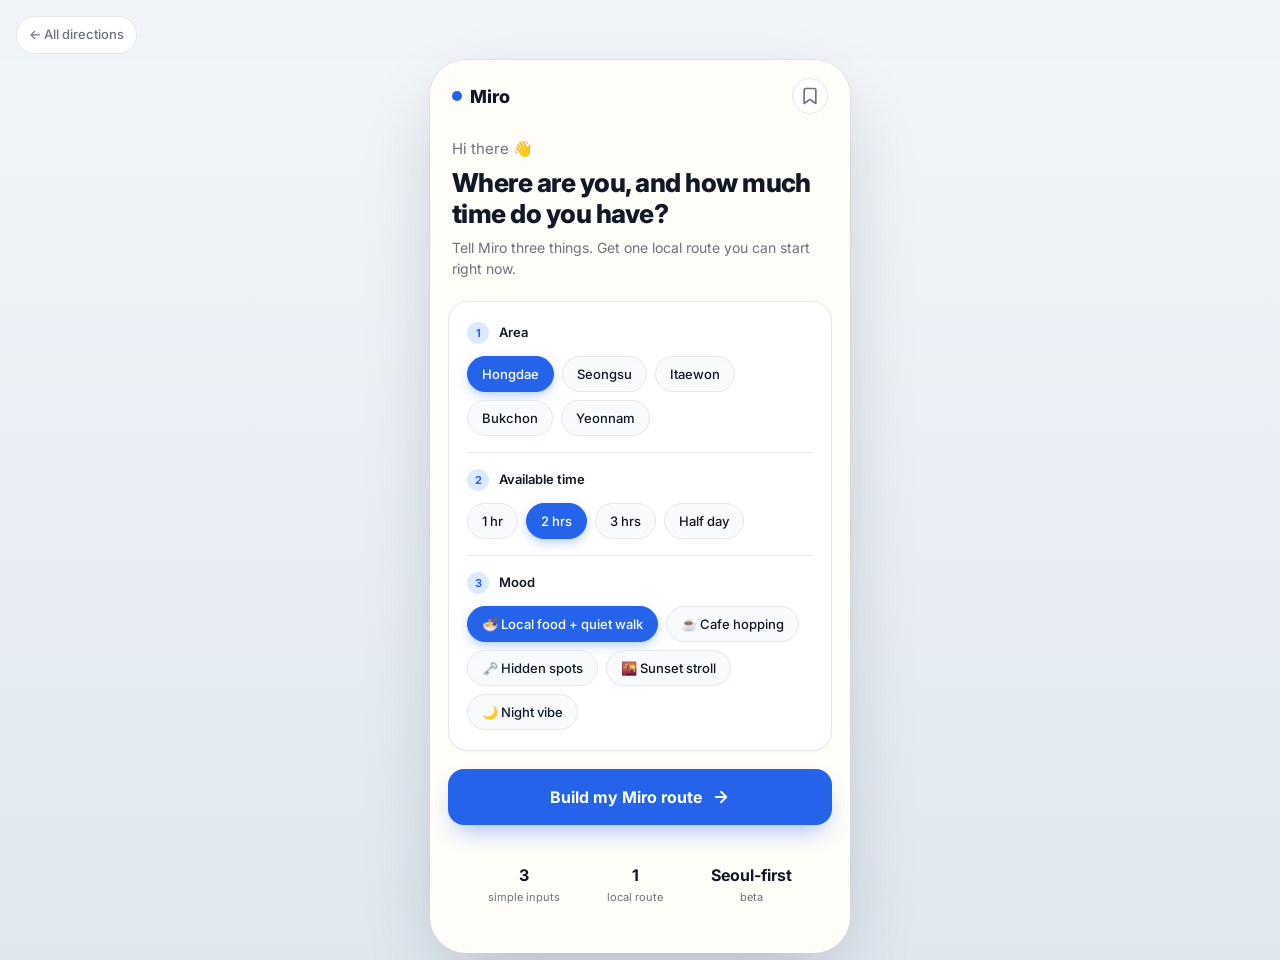
==== v1-route-card-first/index.html @ b217ea52 "Initial Commit" ====
<!DOCTYPE html>
<html lang="en">
<head>
<meta charset="UTF-8" />
<meta name="viewport" content="width=device-width, initial-scale=1.0" />
<title>Miro — Route Card First (V1)</title>
<link rel="preconnect" href="https://fonts.googleapis.com" />
<link rel="preconnect" href="https://fonts.gstatic.com" crossorigin />
<link href="https://fonts.googleapis.com/css2?family=Inter:wght@400;500;600;700;800&display=swap" rel="stylesheet" />
<link rel="stylesheet" href="styles.css" />
</head>
<body>

<a class="back-link" href="../index.html">← All directions</a>

<div class="device">
  <header class="app-bar">
    <div class="brand">
      <span class="brand-dot"></span>
      <span class="brand-name">Miro</span>
    </div>
    <button class="icon-btn" aria-label="Saved routes">
      <svg width="20" height="20" viewBox="0 0 24 24" fill="none" stroke="currentColor" stroke-width="2" stroke-linecap="round" stroke-linejoin="round"><path d="M19 21l-7-5-7 5V5a2 2 0 0 1 2-2h10a2 2 0 0 1 2 2z"></path></svg>
    </button>
  </header>

  <!-- BUILDER VIEW -->
  <main id="builder-view" class="screen active">
    <div class="hello">
      <div class="greet">Hi there 👋</div>
      <h1 class="prompt-h1">Where are you, and how much time do you have?</h1>
      <p class="prompt-sub">Tell Miro three things. Get one local route you can start right now.</p>
    </div>

    <section class="card builder-card">
      <div class="field">
        <div class="field-label">
          <span class="field-num">1</span>
          <span>Area</span>
        </div>
        <div class="chip-row" data-group="area">
          <button class="chip selected" data-value="Hongdae">Hongdae</button>
          <button class="chip" data-value="Seongsu">Seongsu</button>
          <button class="chip" data-value="Itaewon">Itaewon</button>
          <button class="chip" data-value="Bukchon">Bukchon</button>
          <button class="chip" data-value="Yeonnam">Yeonnam</button>
        </div>
      </div>

      <div class="divider"></div>

      <div class="field">
        <div class="field-label">
          <span class="field-num">2</span>
          <span>Available time</span>
        </div>
        <div class="chip-row" data-group="time">
          <button class="chip" data-value="1 hour">1 hr</button>
          <button class="chip selected" data-value="2 hours">2 hrs</button>
          <button class="chip" data-value="3 hours">3 hrs</button>
          <button class="chip" data-value="Half day">Half day</button>
        </div>
      </div>

      <div class="divider"></div>

      <div class="field">
        <div class="field-label">
          <span class="field-num">3</span>
          <span>Mood</span>
        </div>
        <div class="chip-row" data-group="mood">
          <button class="chip selected" data-value="Local food + quiet walk">🍜 Local food + quiet walk</button>
          <button class="chip" data-value="Cafe hopping">☕ Cafe hopping</button>
          <button class="chip" data-value="Hidden spots">🗝️ Hidden spots</button>
          <button class="chip" data-value="Sunset stroll">🌇 Sunset stroll</button>
          <button class="chip" data-value="Night vibe">🌙 Night vibe</button>
        </div>
      </div>
    </section>

    <button id="build-btn" class="cta-btn">
      <span>Build my Miro route</span>
      <svg width="18" height="18" viewBox="0 0 24 24" fill="none" stroke="currentColor" stroke-width="2.4" stroke-linecap="round" stroke-linejoin="round"><line x1="5" y1="12" x2="19" y2="12"></line><polyline points="12 5 19 12 12 19"></polyline></svg>
    </button>

    <div class="proof-row">
      <div class="proof"><strong>3</strong><span>simple inputs</span></div>
      <div class="proof"><strong>1</strong><span>local route</span></div>
      <div class="proof"><strong>Seoul-first</strong><span>beta</span></div>
    </div>
  </main>

  <!-- LOADING VIEW -->
  <main id="loading-view" class="screen">
    <div class="loader-wrap">
      <div class="loader-glyph">
        <span class="dot d1"></span>
        <span class="dot d2"></span>
        <span class="dot d3"></span>
        <span class="dot d4"></span>
        <svg class="loader-line" viewBox="0 0 200 80" preserveAspectRatio="none">
          <path d="M 20 60 Q 60 10 100 40 T 180 30" fill="none" stroke="#2563EB" stroke-width="3" stroke-linecap="round" stroke-dasharray="6 6"/>
        </svg>
      </div>
      <h2 class="loader-h2">Building your Miro route…</h2>
      <p class="loader-step" id="loader-step">Reading the streets of Hongdae</p>
    </div>
  </main>

  <!-- RESULT VIEW -->
  <main id="result-view" class="screen">
    <div class="result-head">
      <button class="back-btn" id="back-to-builder" aria-label="Back">
        <svg width="20" height="20" viewBox="0 0 24 24" fill="none" stroke="currentColor" stroke-width="2" stroke-linecap="round" stroke-linejoin="round"><polyline points="15 18 9 12 15 6"></polyline></svg>
      </button>
      <div class="result-meta-tag" id="result-tag">Hongdae · 2 hrs · Local food + quiet walk</div>
    </div>

    <section class="route-hero">
      <h2 class="route-title" id="route-title">A quiet Hongdae plate-and-walk</h2>
      <div class="route-stats">
        <div class="stat"><span class="stat-num">4</span><span class="stat-lbl">stops</span></div>
        <div class="stat-sep"></div>
        <div class="stat"><span class="stat-num">2h 05m</span><span class="stat-lbl">total</span></div>
        <div class="stat-sep"></div>
        <div class="stat"><span class="stat-num">18 min</span><span class="stat-lbl">walking</span></div>
      </div>
      <div class="route-tags">
        <span class="tag">🚶 walkable</span>
        <span class="tag">🤫 quiet</span>
        <span class="tag">🍴 locals eat here</span>
        <span class="tag">💸 ~₩28k pp</span>
      </div>
    </section>

    <section class="card map-card">
      <div class="map-head">
        <span class="map-label">Map preview</span>
        <span class="map-walk">~18 min on foot</span>
      </div>
      <svg class="mock-map" viewBox="0 0 320 200" xmlns="http://www.w3.org/2000/svg">
        <defs>
          <pattern id="grid-v1" width="20" height="20" patternUnits="userSpaceOnUse">
            <path d="M 20 0 L 0 0 0 20" fill="none" stroke="#E5E7EB" stroke-width="0.5"/>
          </pattern>
        </defs>
        <rect width="320" height="200" fill="#F8FAFC"/>
        <rect width="320" height="200" fill="url(#grid-v1)"/>
        <!-- streets -->
        <path d="M 0 130 L 320 130" stroke="#E5E7EB" stroke-width="6"/>
        <path d="M 120 0 L 120 200" stroke="#E5E7EB" stroke-width="6"/>
        <path d="M 0 60 L 320 60" stroke="#E5E7EB" stroke-width="3"/>
        <path d="M 240 0 L 240 200" stroke="#E5E7EB" stroke-width="3"/>
        <!-- park -->
        <rect x="40" y="20" width="60" height="40" rx="6" fill="#D1FAE5" opacity="0.7"/>
        <text x="70" y="44" text-anchor="middle" font-size="9" fill="#047857" font-family="Inter">Yeonnam Park</text>
        <!-- route line -->
        <path class="route-path" d="M 50 100 Q 90 70 140 90 T 230 75 T 280 150" fill="none" stroke="#2563EB" stroke-width="3.2" stroke-linecap="round" stroke-dasharray="6 5"/>
        <!-- pins -->
        <g class="pin" data-stop="0"><circle cx="50" cy="100" r="11" fill="#2563EB"/><text x="50" y="104" text-anchor="middle" font-size="11" fill="white" font-weight="700" font-family="Inter">1</text></g>
        <g class="pin" data-stop="1"><circle cx="140" cy="90" r="11" fill="#2563EB"/><text x="140" y="94" text-anchor="middle" font-size="11" fill="white" font-weight="700" font-family="Inter">2</text></g>
        <g class="pin" data-stop="2"><circle cx="230" cy="75" r="11" fill="#2563EB"/><text x="230" y="79" text-anchor="middle" font-size="11" fill="white" font-weight="700" font-family="Inter">3</text></g>
        <g class="pin" data-stop="3"><circle cx="280" cy="150" r="11" fill="#2563EB"/><text x="280" y="154" text-anchor="middle" font-size="11" fill="white" font-weight="700" font-family="Inter">4</text></g>
      </svg>
    </section>

    <section class="card why-card">
      <div class="why-head">
        <span class="why-icon">💡</span>
        <span class="why-title">Why this route?</span>
      </div>
      <p class="why-body" id="why-body">
        You picked <strong>quiet local food</strong>, so Miro skipped the main strip. We start with a backstreet BBQ where neighborhood families eat, then walk you through Yeonnam's residential lanes — the part of Hongdae that still feels lived-in. Dessert is a tiny ten-seat cafe locals don't post about.
      </p>
    </section>

    <section class="timeline">
      <div class="timeline-head">
        <h3>Your route</h3>
        <span class="timeline-sub">Tap a stop for details</span>
      </div>
      <div class="stops" id="stops"></div>
    </section>

    <section class="refine">
      <div class="refine-head">Refine this route</div>
      <div class="refine-chips" id="refine-chips">
        <button class="refine-chip" data-refine="walk">🚶 Less walking</button>
        <button class="refine-chip" data-refine="local">🏘️ More local</button>
        <button class="refine-chip" data-refine="cheap">💸 Cheaper</button>
        <button class="refine-chip" data-refine="cafe">☕ More cafes</button>
        <button class="refine-chip" data-refine="quiet">🤫 Avoid crowds</button>
        <button class="refine-chip" data-refine="open">🟢 Open now only</button>
      </div>
    </section>

    <section class="actions">
      <button class="action-btn" data-action="save">
        <svg width="18" height="18" viewBox="0 0 24 24" fill="none" stroke="currentColor" stroke-width="2" stroke-linecap="round" stroke-linejoin="round"><path d="M19 21l-7-5-7 5V5a2 2 0 0 1 2-2h10a2 2 0 0 1 2 2z"></path></svg>
        Save route
      </button>
      <button class="action-btn" data-action="share">
        <svg width="18" height="18" viewBox="0 0 24 24" fill="none" stroke="currentColor" stroke-width="2" stroke-linecap="round" stroke-linejoin="round"><circle cx="18" cy="5" r="3"></circle><circle cx="6" cy="12" r="3"></circle><circle cx="18" cy="19" r="3"></circle><line x1="8.59" y1="13.51" x2="15.42" y2="17.49"></line><line x1="15.41" y1="6.51" x2="8.59" y2="10.49"></line></svg>
        Share
      </button>
      <button class="action-btn primary" data-action="map">
        <svg width="18" height="18" viewBox="0 0 24 24" fill="none" stroke="currentColor" stroke-width="2" stroke-linecap="round" stroke-linejoin="round"><polygon points="1 6 1 22 8 18 16 22 23 18 23 2 16 6 8 2 1 6"></polygon><line x1="8" y1="2" x2="8" y2="18"></line><line x1="16" y1="6" x2="16" y2="22"></line></svg>
        Open in map
      </button>
    </section>

    <div class="walk-bar">
      <div class="walk-bar-inner">
        <span class="walk-pulse"></span>
        Ready when you are. Start at stop 1.
      </div>
    </div>
  </main>

  <!-- BOTTOM SHEET — Place detail -->
  <div id="sheet" class="sheet" aria-hidden="true">
    <div class="sheet-overlay" id="sheet-overlay"></div>
    <div class="sheet-panel">
      <div class="sheet-handle"></div>
      <div id="sheet-body"></div>
    </div>
  </div>

  <!-- TOAST -->
  <div id="toast" class="toast" role="status"></div>
</div>

<script src="app.js"></script>
</body>
</html>
---- v1-route-card-first/styles.css ----
:root {
  --bg: #FFFDF8;
  --bg-alt: #F8FAFC;
  --primary: #2563EB;
  --primary-dark: #1D4ED8;
  --soft-blue: #DBEAFE;
  --mint: #14B8A6;
  --amber: #F59E0B;
  --text: #111827;
  --gray: #6B7280;
  --gray-light: #9CA3AF;
  --border: #E5E7EB;
  --card: #FFFFFF;
  --shadow-sm: 0 1px 2px rgba(17, 24, 39, 0.04);
  --shadow: 0 4px 12px -2px rgba(17, 24, 39, 0.08);
  --shadow-lg: 0 20px 40px -10px rgba(17, 24, 39, 0.15);
}
* { margin: 0; padding: 0; box-sizing: border-box; }
html, body {
  font-family: 'Inter', -apple-system, BlinkMacSystemFont, sans-serif;
  background: linear-gradient(180deg, #F1F5F9 0%, #E0E7EF 100%);
  color: var(--text);
  -webkit-font-smoothing: antialiased;
  line-height: 1.5;
  min-height: 100vh;
}
button { font-family: inherit; cursor: pointer; border: none; background: none; }

.back-link {
  position: fixed;
  top: 16px;
  left: 16px;
  font-size: 13px;
  font-weight: 500;
  color: var(--gray);
  text-decoration: none;
  background: white;
  border: 1px solid var(--border);
  padding: 8px 12px;
  border-radius: 999px;
  z-index: 100;
  transition: all 0.15s;
}
.back-link:hover { color: var(--primary); border-color: var(--primary); }

.device {
  max-width: 420px;
  margin: 60px auto 80px;
  background: var(--bg);
  min-height: calc(100vh - 60px);
  border-radius: 36px;
  overflow: hidden;
  box-shadow: 0 30px 80px -20px rgba(17, 24, 39, 0.25), 0 0 0 1px var(--border);
  position: relative;
}

@media (max-width: 480px) {
  .device { margin: 0; border-radius: 0; box-shadow: none; max-width: 100%; }
  .back-link { top: 12px; left: 12px; }
}

.app-bar {
  padding: 18px 22px 12px;
  display: flex;
  justify-content: space-between;
  align-items: center;
  background: var(--bg);
  position: sticky;
  top: 0;
  z-index: 5;
}
.brand { display: flex; align-items: center; gap: 8px; font-weight: 800; font-size: 18px; }
.brand-dot { width: 10px; height: 10px; border-radius: 50%; background: var(--primary); }
.icon-btn {
  width: 36px; height: 36px; border-radius: 50%;
  display: flex; align-items: center; justify-content: center;
  color: var(--gray); background: var(--card);
  border: 1px solid var(--border);
}
.icon-btn:hover { color: var(--primary); border-color: var(--primary); }

.screen { display: none; padding: 0 18px 32px; }
.screen.active { display: block; animation: fadeUp 0.3s ease; }
@keyframes fadeUp {
  from { opacity: 0; transform: translateY(8px); }
  to { opacity: 1; transform: translateY(0); }
}

/* ---- Builder ---- */
.hello { padding: 12px 4px 22px; }
.greet { font-size: 15px; color: var(--gray); margin-bottom: 6px; }
.prompt-h1 {
  font-size: 26px;
  font-weight: 800;
  letter-spacing: -0.02em;
  line-height: 1.2;
  margin-bottom: 8px;
}
.prompt-sub { font-size: 14px; color: var(--gray); }

.card {
  background: var(--card);
  border: 1px solid var(--border);
  border-radius: 20px;
  padding: 18px;
  box-shadow: var(--shadow-sm);
}

.builder-card { padding: 4px 18px; }

.field { padding: 16px 0; }
.field-label {
  display: flex; align-items: center; gap: 10px;
  font-size: 13px; font-weight: 600; color: var(--text);
  margin-bottom: 12px;
}
.field-num {
  width: 22px; height: 22px;
  border-radius: 50%;
  background: var(--soft-blue);
  color: var(--primary);
  font-size: 11px;
  font-weight: 700;
  display: inline-flex;
  align-items: center;
  justify-content: center;
}
.divider { height: 1px; background: var(--border); }

.chip-row {
  display: flex; flex-wrap: wrap; gap: 8px;
}
.chip {
  background: var(--bg-alt);
  border: 1px solid var(--border);
  color: var(--text);
  padding: 9px 14px;
  border-radius: 999px;
  font-size: 13px;
  font-weight: 500;
  transition: all 0.15s;
}
.chip:hover { border-color: var(--primary); color: var(--primary); }
.chip.selected {
  background: var(--primary);
  border-color: var(--primary);
  color: white;
  box-shadow: 0 4px 12px -2px rgba(37, 99, 235, 0.4);
}

.cta-btn {
  margin-top: 18px;
  width: 100%;
  background: var(--primary);
  color: white;
  font-size: 16px;
  font-weight: 700;
  padding: 18px 24px;
  border-radius: 16px;
  display: flex;
  align-items: center;
  justify-content: center;
  gap: 10px;
  box-shadow: 0 12px 24px -8px rgba(37, 99, 235, 0.45);
  transition: transform 0.1s, box-shadow 0.15s;
}
.cta-btn:hover { transform: translateY(-1px); box-shadow: 0 16px 30px -8px rgba(37, 99, 235, 0.5); }
.cta-btn:active { transform: translateY(0); }

.proof-row {
  display: flex; justify-content: space-around;
  margin-top: 22px;
  padding: 16px;
  text-align: center;
}
.proof { display: flex; flex-direction: column; gap: 2px; }
.proof strong { font-size: 16px; font-weight: 700; color: var(--text); }
.proof span { font-size: 11px; color: var(--gray); }

/* ---- Loading ---- */
#loading-view {
  display: none;
  min-height: calc(100vh - 64px);
}
#loading-view.active {
  display: flex;
  align-items: center;
  justify-content: center;
}
.loader-wrap {
  text-align: center;
  padding: 40px 24px;
}
.loader-glyph {
  width: 200px; height: 80px;
  margin: 0 auto 28px;
  position: relative;
}
.loader-line {
  position: absolute; inset: 0;
  width: 100%; height: 100%;
}
.loader-line path {
  stroke-dasharray: 200;
  stroke-dashoffset: 200;
  animation: drawPath 1.6s ease-in-out infinite;
}
@keyframes drawPath {
  0% { stroke-dashoffset: 200; }
  60%, 100% { stroke-dashoffset: 0; }
}
.dot {
  position: absolute;
  width: 16px; height: 16px;
  border-radius: 50%;
  background: var(--primary);
  border: 3px solid white;
  box-shadow: 0 4px 8px rgba(37, 99, 235, 0.3);
  opacity: 0;
  animation: popIn 1.6s ease-in-out infinite;
}
.d1 { left: 12px; top: 50px; animation-delay: 0s; }
.d2 { left: 92px; top: 32px; animation-delay: 0.3s; }
.d3 { left: 172px; top: 22px; animation-delay: 0.6s; }
.d4 { left: 184px; top: 60px; background: var(--mint); animation-delay: 0.9s; }
@keyframes popIn {
  0%, 20% { opacity: 0; transform: scale(0.4); }
  40%, 90% { opacity: 1; transform: scale(1); }
  100% { opacity: 1; transform: scale(1); }
}

.loader-h2 {
  font-size: 20px; font-weight: 700;
  margin-bottom: 8px;
  letter-spacing: -0.01em;
}
.loader-step { color: var(--gray); font-size: 14px; min-height: 20px; }

/* ---- Result ---- */
.result-head {
  display: flex; align-items: center; gap: 12px;
  padding: 4px 0 18px;
}
.back-btn {
  width: 36px; height: 36px;
  display: flex; align-items: center; justify-content: center;
  border-radius: 50%;
  border: 1px solid var(--border);
  background: var(--card);
  color: var(--text);
}
.result-meta-tag {
  background: var(--soft-blue);
  color: var(--primary);
  font-size: 12px;
  font-weight: 600;
  padding: 7px 13px;
  border-radius: 999px;
}

.route-hero { padding: 4px 4px 20px; }
.route-title {
  font-size: 28px;
  font-weight: 800;
  letter-spacing: -0.02em;
  line-height: 1.15;
  margin-bottom: 14px;
}
.route-stats {
  display: flex; align-items: center;
  gap: 14px;
  margin-bottom: 14px;
}
.stat { display: flex; flex-direction: column; }
.stat-num { font-size: 15px; font-weight: 700; color: var(--text); }
.stat-lbl { font-size: 11px; color: var(--gray); text-transform: uppercase; letter-spacing: 0.05em; }
.stat-sep { width: 1px; height: 22px; background: var(--border); }

.route-tags { display: flex; flex-wrap: wrap; gap: 6px; }
.tag {
  font-size: 11px; font-weight: 500;
  padding: 5px 11px;
  background: var(--bg-alt);
  border: 1px solid var(--border);
  color: var(--gray);
  border-radius: 999px;
}

.map-card { padding: 0; overflow: hidden; margin-bottom: 16px; }
.map-head {
  padding: 14px 16px;
  display: flex; justify-content: space-between; align-items: center;
  border-bottom: 1px solid var(--border);
}
.map-label { font-size: 13px; font-weight: 600; color: var(--text); }
.map-walk { font-size: 12px; color: var(--gray); }
.mock-map { display: block; width: 100%; height: auto; }
.pin { cursor: pointer; transition: transform 0.15s; transform-origin: center; transform-box: fill-box; }
.pin:hover { transform: scale(1.15); }

.why-card {
  margin-bottom: 22px;
  background: linear-gradient(135deg, #FFFBEB 0%, #FEF3C7 100%);
  border-color: #FDE68A;
}
.why-head { display: flex; align-items: center; gap: 8px; margin-bottom: 8px; }
.why-icon { font-size: 18px; }
.why-title { font-size: 14px; font-weight: 700; color: #92400E; }
.why-body { font-size: 14px; color: #78350F; line-height: 1.55; }
.why-body strong { font-weight: 700; color: #92400E; }

.timeline { margin-bottom: 22px; }
.timeline-head {
  display: flex; justify-content: space-between; align-items: baseline;
  padding: 0 4px 12px;
}
.timeline-head h3 { font-size: 16px; font-weight: 700; }
.timeline-sub { font-size: 12px; color: var(--gray); }
.stops { display: flex; flex-direction: column; gap: 10px; }

.stop-card {
  display: flex; gap: 14px;
  background: var(--card);
  border: 1px solid var(--border);
  border-radius: 16px;
  padding: 16px;
  cursor: pointer;
  transition: all 0.15s;
  position: relative;
}
.stop-card:hover {
  border-color: var(--primary);
  transform: translateX(2px);
  box-shadow: var(--shadow);
}
.stop-card-num {
  width: 32px; height: 32px;
  border-radius: 50%;
  background: var(--primary);
  color: white;
  font-size: 13px;
  font-weight: 700;
  display: flex; align-items: center; justify-content: center;
  flex-shrink: 0;
}
.stop-card-body { flex: 1; min-width: 0; }
.stop-card-name { font-size: 15px; font-weight: 700; margin-bottom: 2px; }
.stop-card-type { font-size: 12px; color: var(--gray); margin-bottom: 8px; }
.stop-card-meta {
  display: flex; gap: 10px; font-size: 11px; color: var(--gray);
}
.stop-card-meta span { display: inline-flex; align-items: center; gap: 4px; }
.stop-card-arrow {
  align-self: center;
  color: var(--gray-light);
}
.stop-walk-segment {
  font-size: 11px;
  color: var(--gray);
  display: flex;
  align-items: center;
  gap: 6px;
  padding: 6px 16px;
  margin-left: 16px;
}
.stop-walk-segment::before {
  content: '';
  display: block;
  width: 1px;
  height: 12px;
  border-left: 2px dotted var(--gray-light);
  margin-right: 6px;
}

.refine { margin-bottom: 22px; }
.refine-head {
  font-size: 14px; font-weight: 700;
  padding: 0 4px 12px;
}
.refine-chips { display: flex; flex-wrap: wrap; gap: 8px; }
.refine-chip {
  background: var(--card);
  border: 1px solid var(--border);
  color: var(--text);
  padding: 9px 14px;
  border-radius: 12px;
  font-size: 13px;
  font-weight: 500;
  transition: all 0.15s;
}
.refine-chip:hover { border-color: var(--primary); }
.refine-chip.applied {
  background: var(--mint);
  color: white;
  border-color: var(--mint);
}

.actions {
  display: grid;
  grid-template-columns: 1fr 1fr 1.4fr;
  gap: 8px;
  margin-bottom: 18px;
}
.action-btn {
  display: flex; align-items: center; justify-content: center;
  gap: 6px;
  background: var(--card);
  border: 1px solid var(--border);
  padding: 13px 12px;
  border-radius: 14px;
  font-size: 13px;
  font-weight: 600;
  color: var(--text);
  transition: all 0.15s;
}
.action-btn:hover { border-color: var(--primary); color: var(--primary); }
.action-btn.primary {
  background: var(--text);
  color: white;
  border-color: var(--text);
}
.action-btn.primary:hover { background: var(--primary); border-color: var(--primary); color: white; }

.walk-bar {
  position: sticky;
  bottom: 12px;
  padding: 0 4px;
}
.walk-bar-inner {
  background: var(--text);
  color: white;
  padding: 12px 18px;
  border-radius: 14px;
  font-size: 13px;
  font-weight: 600;
  display: flex; align-items: center; gap: 10px;
  box-shadow: 0 12px 30px -8px rgba(17, 24, 39, 0.3);
}
.walk-pulse {
  width: 8px; height: 8px;
  border-radius: 50%;
  background: var(--mint);
  animation: pulse 1.6s ease-in-out infinite;
  position: relative;
}
.walk-pulse::after {
  content: ''; position: absolute; inset: -4px;
  border-radius: 50%;
  border: 2px solid var(--mint);
  animation: pulseRing 1.6s ease-in-out infinite;
}
@keyframes pulse { 0%, 100% { opacity: 1; } 50% { opacity: 0.6; } }
@keyframes pulseRing {
  0% { transform: scale(0.6); opacity: 0.8; }
  100% { transform: scale(1.6); opacity: 0; }
}

/* ---- Sheet ---- */
.sheet {
  position: fixed;
  inset: 0;
  z-index: 50;
  display: none;
}
.sheet.open { display: block; }
.sheet-overlay {
  position: absolute; inset: 0;
  background: rgba(17, 24, 39, 0.4);
  animation: fadeIn 0.2s ease;
}
@keyframes fadeIn { from { opacity: 0; } to { opacity: 1; } }
.sheet-panel {
  position: absolute;
  bottom: 0; left: 0; right: 0;
  background: var(--card);
  border-radius: 24px 24px 0 0;
  padding: 8px 20px 28px;
  max-height: 80vh;
  overflow-y: auto;
  animation: slideUp 0.3s ease;
}
@keyframes slideUp { from { transform: translateY(100%); } to { transform: translateY(0); } }
.sheet-handle {
  width: 40px; height: 4px;
  background: var(--border);
  border-radius: 999px;
  margin: 8px auto 16px;
}

.detail-num {
  width: 36px; height: 36px;
  border-radius: 50%;
  background: var(--primary);
  color: white;
  font-size: 14px;
  font-weight: 700;
  display: inline-flex;
  align-items: center;
  justify-content: center;
  margin-bottom: 12px;
}
.detail-name { font-size: 22px; font-weight: 800; letter-spacing: -0.01em; margin-bottom: 4px; }
.detail-type { font-size: 13px; color: var(--gray); margin-bottom: 16px; }
.detail-stats {
  display: flex; gap: 14px;
  padding: 12px 0;
  border-top: 1px solid var(--border);
  border-bottom: 1px solid var(--border);
  margin-bottom: 16px;
}
.detail-stat { flex: 1; }
.detail-stat-num { font-size: 14px; font-weight: 700; }
.detail-stat-lbl { font-size: 11px; color: var(--gray); }
.detail-why {
  background: var(--bg-alt);
  padding: 14px;
  border-radius: 12px;
  margin-bottom: 16px;
}
.detail-why-head { font-size: 12px; font-weight: 700; color: var(--gray); margin-bottom: 6px; text-transform: uppercase; letter-spacing: 0.05em; }
.detail-why-body { font-size: 14px; line-height: 1.55; }
.detail-next {
  background: var(--soft-blue);
  color: var(--primary);
  padding: 14px;
  border-radius: 12px;
  font-size: 13px;
  font-weight: 600;
  display: flex; align-items: center; gap: 10px;
}

/* ---- Toast ---- */
.toast {
  position: fixed;
  bottom: 32px;
  left: 50%;
  transform: translateX(-50%) translateY(20px);
  background: var(--text);
  color: white;
  padding: 12px 20px;
  border-radius: 999px;
  font-size: 13px;
  font-weight: 600;
  opacity: 0;
  pointer-events: none;
  transition: all 0.25s;
  z-index: 100;
  box-shadow: var(--shadow-lg);
  display: flex; align-items: center; gap: 8px;
}
.toast.show {
  opacity: 1;
  transform: translateX(-50%) translateY(0);
}
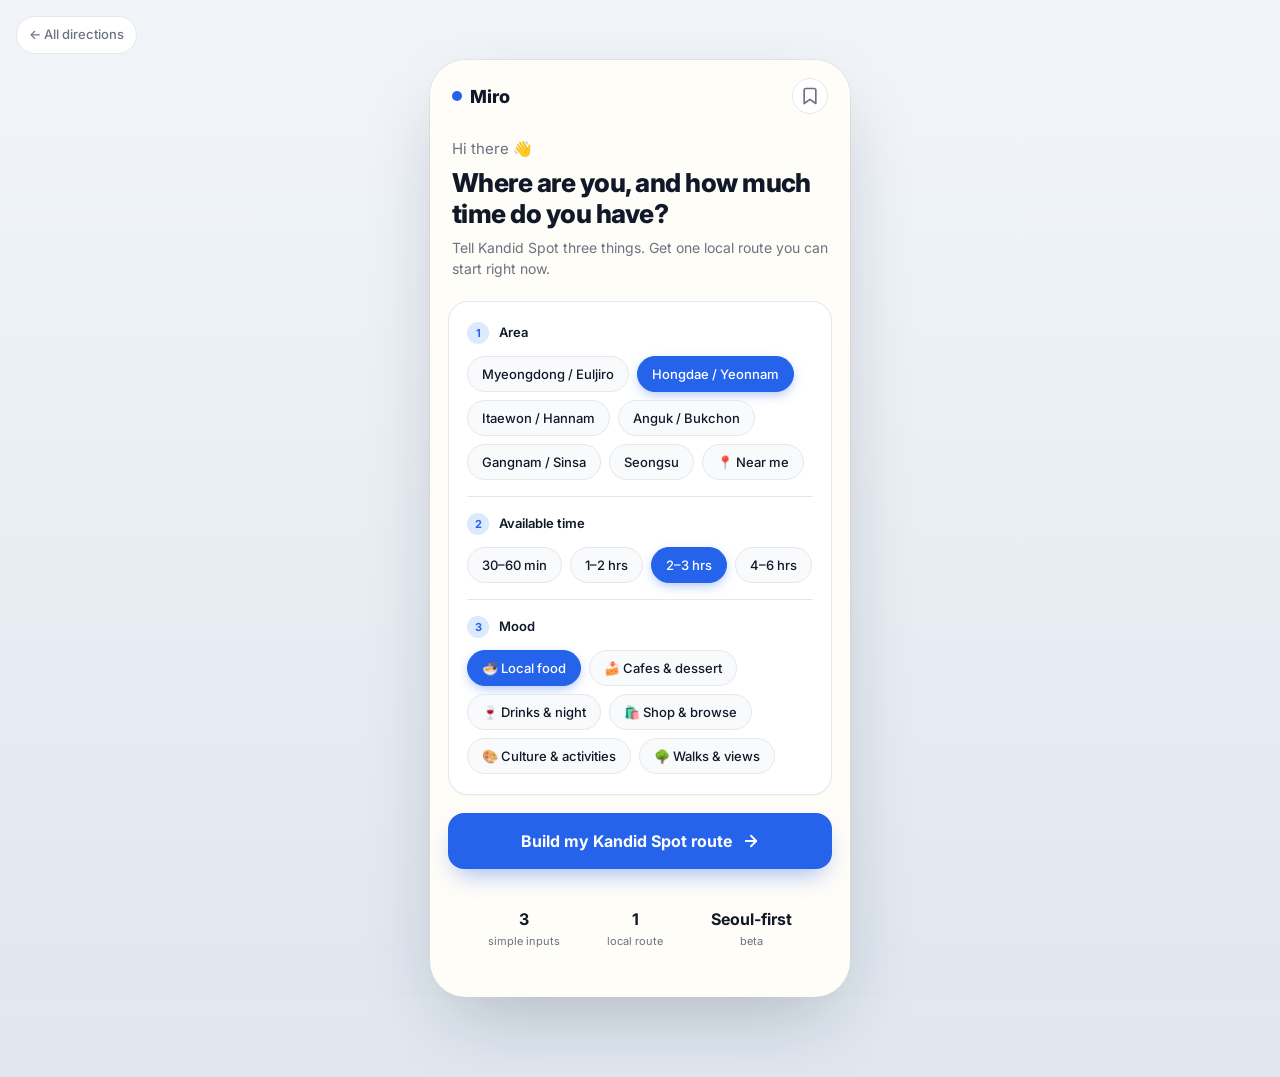
==== commit bde119db: "UI changes" ====
--- a/v1-route-card-first/index.html
+++ b/v1-route-card-first/index.html
@@ -29,7 +29,7 @@
     <div class="hello">
       <div class="greet">Hi there 👋</div>
       <h1 class="prompt-h1">Where are you, and how much time do you have?</h1>
-      <p class="prompt-sub">Tell Miro three things. Get one local route you can start right now.</p>
+      <p class="prompt-sub">Tell Kandid Spot three things. Get one local route you can start right now.</p>
     </div>
 
     <section class="card builder-card">
@@ -39,11 +39,13 @@
           <span>Area</span>
         </div>
         <div class="chip-row" data-group="area">
-          <button class="chip selected" data-value="Hongdae">Hongdae</button>
-          <button class="chip" data-value="Seongsu">Seongsu</button>
-          <button class="chip" data-value="Itaewon">Itaewon</button>
-          <button class="chip" data-value="Bukchon">Bukchon</button>
-          <button class="chip" data-value="Yeonnam">Yeonnam</button>
+          <button class="chip" data-value="Myeongdong / Euljiro" data-internal-value="myeongdong_euljiro">Myeongdong / Euljiro</button>
+          <button class="chip selected" data-value="Hongdae / Yeonnam" data-internal-value="hongdae_yeonnam">Hongdae / Yeonnam</button>
+          <button class="chip" data-value="Itaewon / Hannam" data-internal-value="itaewon_hannam">Itaewon / Hannam</button>
+          <button class="chip" data-value="Anguk / Bukchon" data-internal-value="anguk_bukchon">Anguk / Bukchon</button>
+          <button class="chip" data-value="Gangnam / Sinsa" data-internal-value="gangnam_sinsa_apgujeong">Gangnam / Sinsa</button>
+          <button class="chip" data-value="Seongsu" data-internal-value="seongsu">Seongsu</button>
+          <button class="chip" data-value="Near me" data-internal-value="near_me">📍 Near me</button>
         </div>
       </div>
 
@@ -55,10 +57,10 @@
           <span>Available time</span>
         </div>
         <div class="chip-row" data-group="time">
-          <button class="chip" data-value="1 hour">1 hr</button>
-          <button class="chip selected" data-value="2 hours">2 hrs</button>
-          <button class="chip" data-value="3 hours">3 hrs</button>
-          <button class="chip" data-value="Half day">Half day</button>
+          <button class="chip" data-value="30–60 min" data-internal-value="time_30_60">30–60 min</button>
+          <button class="chip" data-value="1–2 hours" data-internal-value="time_1_2">1–2 hrs</button>
+          <button class="chip selected" data-value="2–3 hours" data-internal-value="time_2_3">2–3 hrs</button>
+          <button class="chip" data-value="4–6 hours" data-internal-value="time_4_6">4–6 hrs</button>
         </div>
       </div>
 
@@ -70,17 +72,18 @@
           <span>Mood</span>
         </div>
         <div class="chip-row" data-group="mood">
-          <button class="chip selected" data-value="Local food + quiet walk">🍜 Local food + quiet walk</button>
-          <button class="chip" data-value="Cafe hopping">☕ Cafe hopping</button>
-          <button class="chip" data-value="Hidden spots">🗝️ Hidden spots</button>
-          <button class="chip" data-value="Sunset stroll">🌇 Sunset stroll</button>
-          <button class="chip" data-value="Night vibe">🌙 Night vibe</button>
+          <button class="chip selected" data-value="Local food" data-internal-value="local_food">🍜 Local food</button>
+          <button class="chip" data-value="Cafes & dessert" data-internal-value="cafes_dessert">🍰 Cafes & dessert</button>
+          <button class="chip" data-value="Drinks & night" data-internal-value="drinks_night">🍷 Drinks & night</button>
+          <button class="chip" data-value="Shop & browse" data-internal-value="shop_browse">🛍️ Shop & browse</button>
+          <button class="chip" data-value="Culture & activities" data-internal-value="culture_activities">🎨 Culture & activities</button>
+          <button class="chip" data-value="Walks & views" data-internal-value="walks_views">🌳 Walks & views</button>
         </div>
       </div>
     </section>
 
     <button id="build-btn" class="cta-btn">
-      <span>Build my Miro route</span>
+      <span>Build my Kandid Spot route</span>
       <svg width="18" height="18" viewBox="0 0 24 24" fill="none" stroke="currentColor" stroke-width="2.4" stroke-linecap="round" stroke-linejoin="round"><line x1="5" y1="12" x2="19" y2="12"></line><polyline points="12 5 19 12 12 19"></polyline></svg>
     </button>
 
@@ -103,7 +106,7 @@
           <path d="M 20 60 Q 60 10 100 40 T 180 30" fill="none" stroke="#2563EB" stroke-width="3" stroke-linecap="round" stroke-dasharray="6 6"/>
         </svg>
       </div>
-      <h2 class="loader-h2">Building your Miro route…</h2>
+      <h2 class="loader-h2">Building your Kandid Spot route…</h2>
       <p class="loader-step" id="loader-step">Reading the streets of Hongdae</p>
     </div>
   </main>
@@ -114,7 +117,7 @@
       <button class="back-btn" id="back-to-builder" aria-label="Back">
         <svg width="20" height="20" viewBox="0 0 24 24" fill="none" stroke="currentColor" stroke-width="2" stroke-linecap="round" stroke-linejoin="round"><polyline points="15 18 9 12 15 6"></polyline></svg>
       </button>
-      <div class="result-meta-tag" id="result-tag">Hongdae · 2 hrs · Local food + quiet walk</div>
+      <div class="result-meta-tag" id="result-tag">Hongdae / Yeonnam · 2–3 hours · Local food</div>
     </div>
 
     <section class="route-hero">
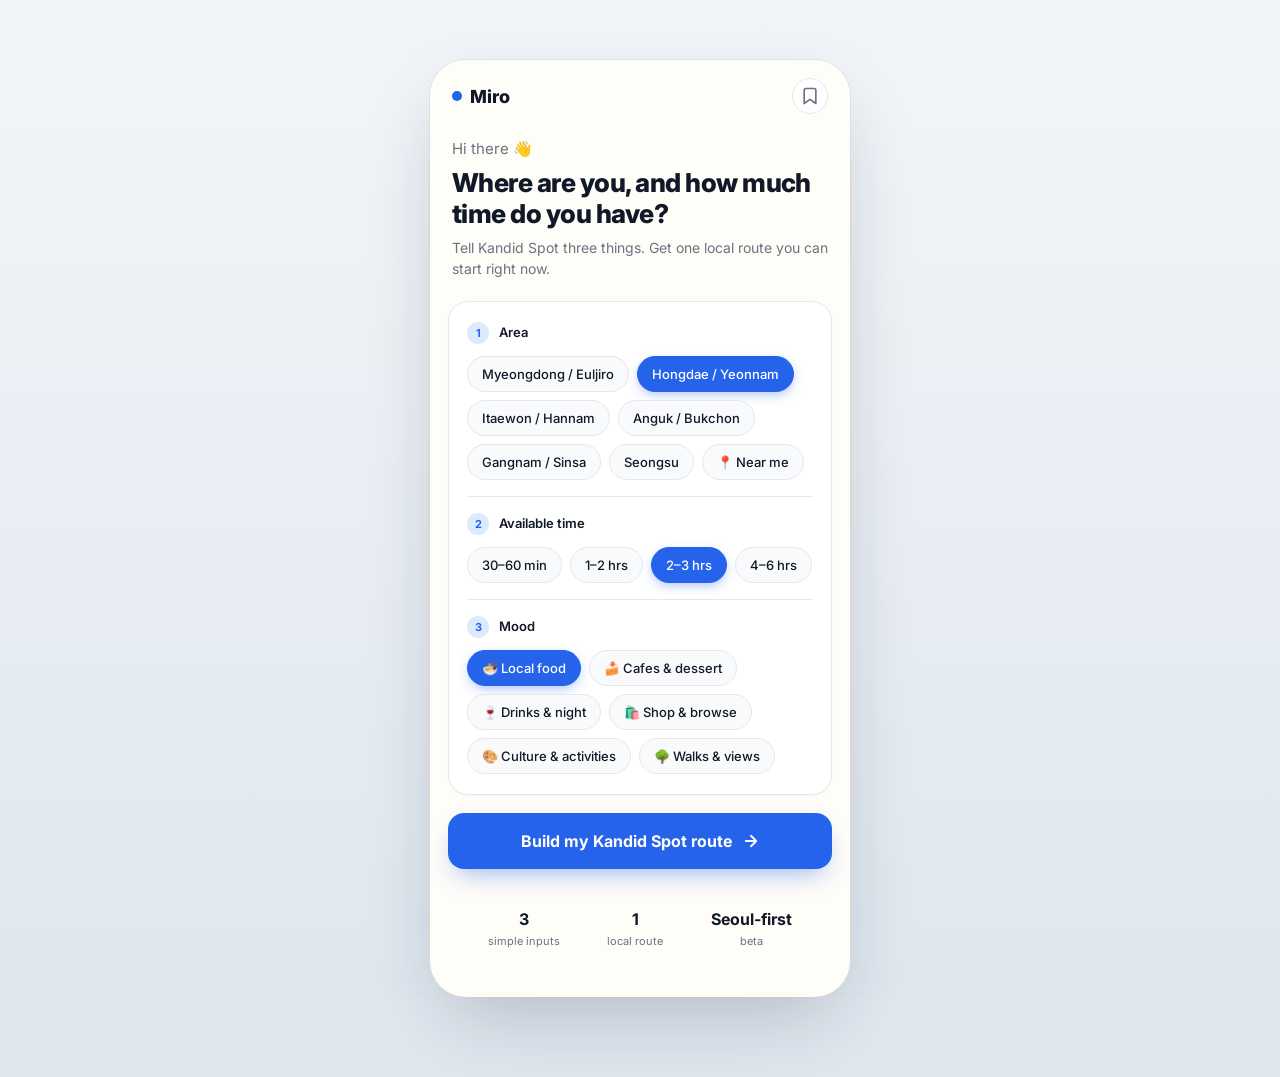
==== commit e3c5d1dc: "Fixing editing route part and deleting useless button" ====
--- a/v1-route-card-first/index.html
+++ b/v1-route-card-first/index.html
@@ -10,8 +10,6 @@
 <link rel="stylesheet" href="styles.css" />
 </head>
 <body>
-
-<a class="back-link" href="../index.html">← All directions</a>
 
 <div class="device">
   <header class="app-bar">
--- a/v1-route-card-first/styles.css
+++ b/v1-route-card-first/styles.css
@@ -26,23 +26,6 @@
 }
 button { font-family: inherit; cursor: pointer; border: none; background: none; }
 
-.back-link {
-  position: fixed;
-  top: 16px;
-  left: 16px;
-  font-size: 13px;
-  font-weight: 500;
-  color: var(--gray);
-  text-decoration: none;
-  background: white;
-  border: 1px solid var(--border);
-  padding: 8px 12px;
-  border-radius: 999px;
-  z-index: 100;
-  transition: all 0.15s;
-}
-.back-link:hover { color: var(--primary); border-color: var(--primary); }
-
 .device {
   max-width: 420px;
   margin: 60px auto 80px;
@@ -56,7 +39,6 @@
 
 @media (max-width: 480px) {
   .device { margin: 0; border-radius: 0; box-shadow: none; max-width: 100%; }
-  .back-link { top: 12px; left: 12px; }
 }
 
 .app-bar {
